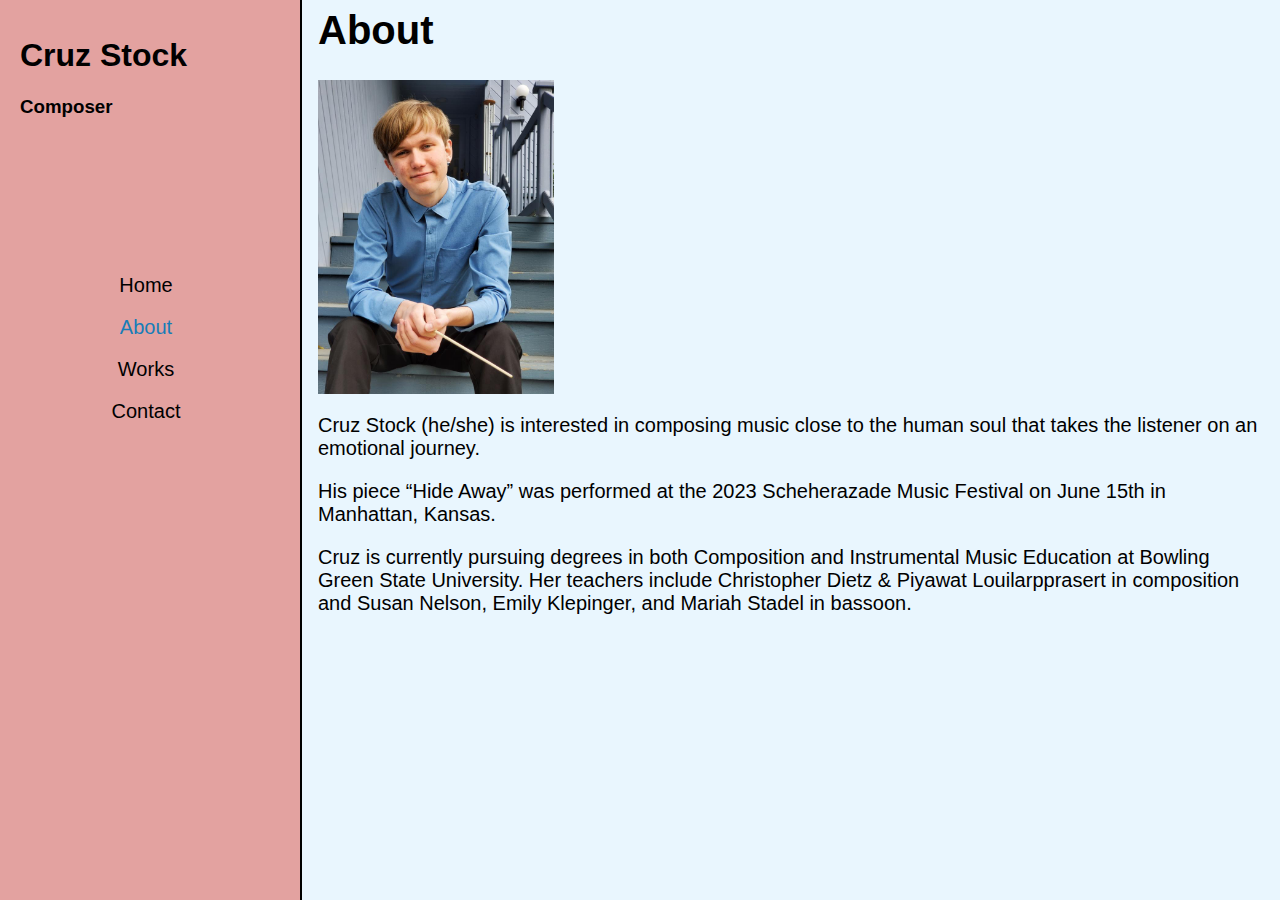
==== about.html @ ec0d1c7c "First Commit" ====
<!DOCTYPE html Cache-Control: private;>
<html lang="en">
<head>
    <meta charset="UTF-8">
    <meta name="viewport" content="width=device-width, initial-scale=1.0">
    <title>About - Cruz Stock</title>
    <link rel="stylesheet" href="Styles/styles.css">
    <link rel="icon" href="Assests/TrebleClef.webp" type="image/x-icon"/>
</head>
<body>
<!-- The Loading Screen -->
<div class="loader-wrapper">
    <span class="circle"></span>
  </div>
<!-- The sidebar -->
<div class="sidebar">
    <div class="header">
        <h1 class="name">Cruz Stock</h1>
        <h3 class="subname">Composer</h3>
    </div>
    <ul class="nav">
        <li><a class="nav-link" href="index.html">Home</a></li>
        <li><a class="active nav-link" href="about.html">About</a></li>
        <li><a class="nav-link" href="works.html">Works</a></li>
        <li><a class="nav-link" href="contact.html">Contact</a></li>
    </ul>
</div>
<!-- The Body -->
<div class="about-body">
    <div class="about-headshot">
        <h1>About</h1>
        <img src="Assests/Cruz-Stock-HeadShot.JPG" align="top" width="25%" length="25%">
        <p>
            Cruz Stock (he/she) is interested in composing music close to the human soul that takes the listener on an emotional journey.
        </p>
        <p>
            His piece “Hide Away” was performed at the 2023 Scheherazade Music Festival on June 15th in Manhattan, Kansas.
        </p>
        <p>
            Cruz is currently pursuing degrees in both Composition and Instrumental Music Education at Bowling Green State University. Her teachers include Christopher Dietz & Piyawat Louilarpprasert in composition and Susan Nelson, Emily Klepinger, and Mariah Stadel in bassoon.
        </p>
    </div>
</div>
</body>
<script>
    document.onreadystatechange = function() {
      if (document.readyState !== "complete") {
          document.querySelector("body").style.visibility = "hidden";
          document.querySelector(".loader-wrapper").style.visibility = "visible";
      } else {
          document.querySelector(".loader-wrapper").style.display = "none";
          document.querySelector("body").style.visibility = "visible";
      }
  };
  </script>
</html>
---- Styles/styles.css ----
/* *** WEBSITE STYLE *** */

:root {
  --background-color: #e9f6fe
}

@font-face {
    font-family: "Source Sans 3";
    src: url(Assests/Fonts/SourceSans3-VariableFont_wght.ttf);
}

@font-face {
    font-family: "Roboto";
    src: url(Assests/Fonts/RobotoMono-VariableFont_wght.ttf);
}

@font-face {
    font-family: "Raleway";
    src: url(Assests/Fonts/Raleway-VariableFont_wght.ttf);
}

body {
  background-color: var(--background-color);
}

/* *** PRELOADER *** */

.loader-wrapper {
  width: 100%;
  height: 100%;
  position: fixed;
  top: 0;
  left: 0;
  background-color: var(--background-color);
  display: flex;
  justify-content: center;
  align-items: center;
  z-index: 2;
}

.circle {
  height: 45px;
  width: 45px;
  background-color: #e3a2a0;
  border-radius: 50%;
  display: inline-block;
  animation-name: loader;
  animation-duration: 2.5s;
  animation-iteration-count: infinite;
}

@keyframes loader {
  0% {background-color: #e3a2a0;}
  50% {background-color: var(--background-color); width: 350px; height: 350px}
  100% {background-color: #e3a2a0;}
}

/* *** SIDEBAR *** */

.sidebar {
    font-family: "Raleway" , sans-serif;
    height: 100%;
    width: 300px;
    position: fixed;
    z-index: 1;
    top: 0;
    left: 0;
    background-color: #e3a2a0;
    overflow-x: hidden;
    padding-top: 16px;
    border-bottom: none;
    border-right: 2px solid;
  }
  
  /* Style sidebar links */
  .sidebar a {
    font-family: "Raleway" , sans-serif;
    padding: 6px 8px 6px 16px;
    text-decoration: none;
    font-size: 20px;
    color: #000000;
    display: block;
    margin-top: 7px;
    text-align: center;
    width: 180px;
  }
  
  /* Style links on mouse-over */
  .sidebar a:hover {
    color: var(--background-color);
  }

  .sidebar a.active {
    color: #177db8;
  }

  .header h1.name {
    color: #000000;
    margin-left: 20px;
  }

  .name {
    margin-left: 20px;
  }

  .header h3 {
    color: #000000;
    margin-left: 20px;
  }

  .nav {
    margin-top: 50%;
    list-style-type: none;
  }

  .nav-link {
    transition: transform .2s;
  }

  .nav-link:hover {
    transform:scale(1.2);
  }
  
  /* *** HOME PAGE *** */

  .home-body {
    font-family: "Raleway" , sans-serif;
    margin-left: 300px; /* Same as the width of the sidenav */
    padding: 0px 10px;
  }

  .home-body h2 {
    background-size: contain;
    position: sticky;
    top: 113vw;
    font-size: 3vw;
  }

  .headshot {
    width: 100%;
    height: 1500px;
    background-image: url('../Assests/Cruz-Stock-HeadShot.png');
    background-repeat: no-repeat;
    background-size: contain;
    background-position: relative;
  }

  .home-body h1 {
    font-size: 10vw;
    margin: 0 0 0 0px;
    position: absolute;
    top: 100vw;
    left: 35vw;
  }

  /* *** ABOUT PAGE *** */

  .about-body {
    font-family: "Raleway" , sans-serif;
    font-size: 20px;
    margin-left: 300px; /* Same as the width of the sidenav */
    padding: 0px 10px;
  }

  /* *** WORKS PAGE *** */

  .works-body {
    font-family: "Raleway" , sans-serif;
    margin-left: 300px; /* Same as the width of the sidenav */
    padding: 0px 10px;
  }

  .works-link {
    border: solid black;
    transition: transform .2s;
    border-radius: 5px;
    border: 1px solid black;
  }

  .works-link:hover {
    transform:scale(1.15);
  }

  .works-name {
    text-align: center;
    word-wrap: normal;
    width: 170px
  }

  .works-items {
    list-style-type: none;
    display: flex;
    flex-wrap: wrap;
    width: 95%;
  }

  .works-item {
    margin: 30px;
  }

  .works-item-first {
    margin-left: none;
  }

  .video {
    aspect-ratio: 16/9;
  }

  /* *** CONTACT PAGE *** */

  .contact-body {
    font-family: "Raleway" , sans-serif;
    margin-left: 300px; /* Same as the width of the sidenav */
    padding: 0px 10px;
    height: 100vh;
    display: flex;
  }

  .contact-form {
    display: flex;
    align-items: start;
    flex-direction: column;
    gap: 20px;
  }

  .contact-inputs {
    font-family: "Raleway", sans-serif;
    width: 400px;
    height: 50px;
    border: none;
    outline: none;
    padding-left: 25px;
    font-weight: 500;
    color: #666;
    border-radius: 50px;
  }

  .contact-form textarea {
    height: 140px;
    padding-top: 15px;
    border-radius: 20px;
  }

  .contact-inputs:focus {
    border: 2px solid #177db8;
  }

  .contact-inputs::placeholder {
    color: #a9a9a9;
  }

  .contact-form button {
    font-family: "Raleway", sans-serif;
    display: flex;
    align-items: center;
    padding: 15px 30px;
    font-size: 16px;
    color: #000;
    gap: 10px;
    border: none;
    border-radius: 50px;
    background: #fff;
    cursor: pointer;
    transition: transform 0.2s;
  }

  .contact-form button:hover {
    background: #177db8;
    transform: scale(1.1);
  }

  /* *** AUTO FORMATTING DIFFERENT WINDOW SIZES *** */
  
  /* Add media queries for small screens (when the height of the screen is less than 450px, add a smaller padding and font-size) */
@media screen and (max-height: 450px) {
    .sidebar {
        width: 100%;
        height: 40px;
        position: fixed;
        overflow: hidden;
        top: 0;
        left: 0;
        right: 0;
        border-bottom: 2px solid;
      }
  
      div.content {margin-left: 0;}
  
      .sidebar a {
        float: right;
        text-align: center;
        padding: 0px 0px;
        text-decoration: none;
        font-size: 14px;
        display: flex;
        width: auto;
        margin-right: 4vw;
    }
  
      .header {
          float: left;
          display: flex;
      }
  
      .header h1.name {
          font-size: 20px;
          margin-top: 0px;
      }
  
      .header h3 {
          font-size: 0px;
      }
  
      .nav {
          margin: auto;
          text-align: center;
          float: right;
          display: flex;
      }
  
      .sidebar li {
          margin-left: 0px;
          margin-right: 0px;
      }

      .home-body {
        margin-left: 0px; /* Same as the width of the sidenav */
        padding: 0px 0px;
      }

      .headshot h1 {
        font-size: 10vw;
        margin: 0;
        position: absolute;
        top: 125vw;
        left: 25vw
      }

      .home-body h2 {
        position: absolute;
        top: 140vw;
        font-size: 4vw;
      }

      .works-body {
        margin-left: 0px; /* Same as the width of the sidenav */
        margin-top: 70px;
        padding: 0px 10px;
      }

      .contact-body {
        margin-left: 0px; /* Same as the width of the sidenav */
        margin-top: 70px;
        padding: 0px 10px;
      }
    }
  

  /* On screens that are less than 900px wide, make the sidebar into a topbar */
@media screen and (max-width: 900px) {
    .sidebar {
      width: 100%;
      height: 40px;
      position: fixed;
      overflow: hidden;
      top: 0;
      left: 0;
      right: 0;
      border-bottom: 2px solid;
      border-right: none;
    }

    .sidebar a {
        text-align: center;
        padding: 0px 0px;
        text-decoration: none;
        font-size: 14px;
        display: flex;
        width: auto;
        margin-right: 4vw;
    }

    .header {
        float: left;
        display: flex;
        position: absolute;
    }

    .header h1.name {
        font-size: 20px;
        margin-top: 0px;
        margin-right: 0px;
    }

    .header h3 {
        font-size: 0px;
    }

    .nav {
        margin: auto;
        text-align: center;
        float: right;
        display: flex;
    }

    .sidebar li {
        margin-left: 0px;
        margin-right: 0px;
    }

    .home-body {
        margin-left: 0px;
        padding: 0px 0px;
    }

    .headshot h1 {
        font-size: 10vw;
        margin: 0;
        position: absolute;
        top: 125vw;
        left: 25vw
      }

      .home-body h2 {
        position: absolute;
        top: 140vw;
        font-size: 4vw;
      }

      .works-body {
        margin-left: 0px; /* Same as the width of the sidenav */
        margin-top: 70px;
        padding: 0px 10px;
      }

      .contact-body {
        margin-left: 0px; /* Same as the width of the sidenav */
        margin-top: 70px;
        padding: 0px 10px;
      }

      .about-body {
        margin-left: 0px; /* Same as the width of the sidenav */
        margin-top: 70px;
        padding: 0px 10px;
      }

      .contact-inputs {
        width: 75vw;
      }
    }
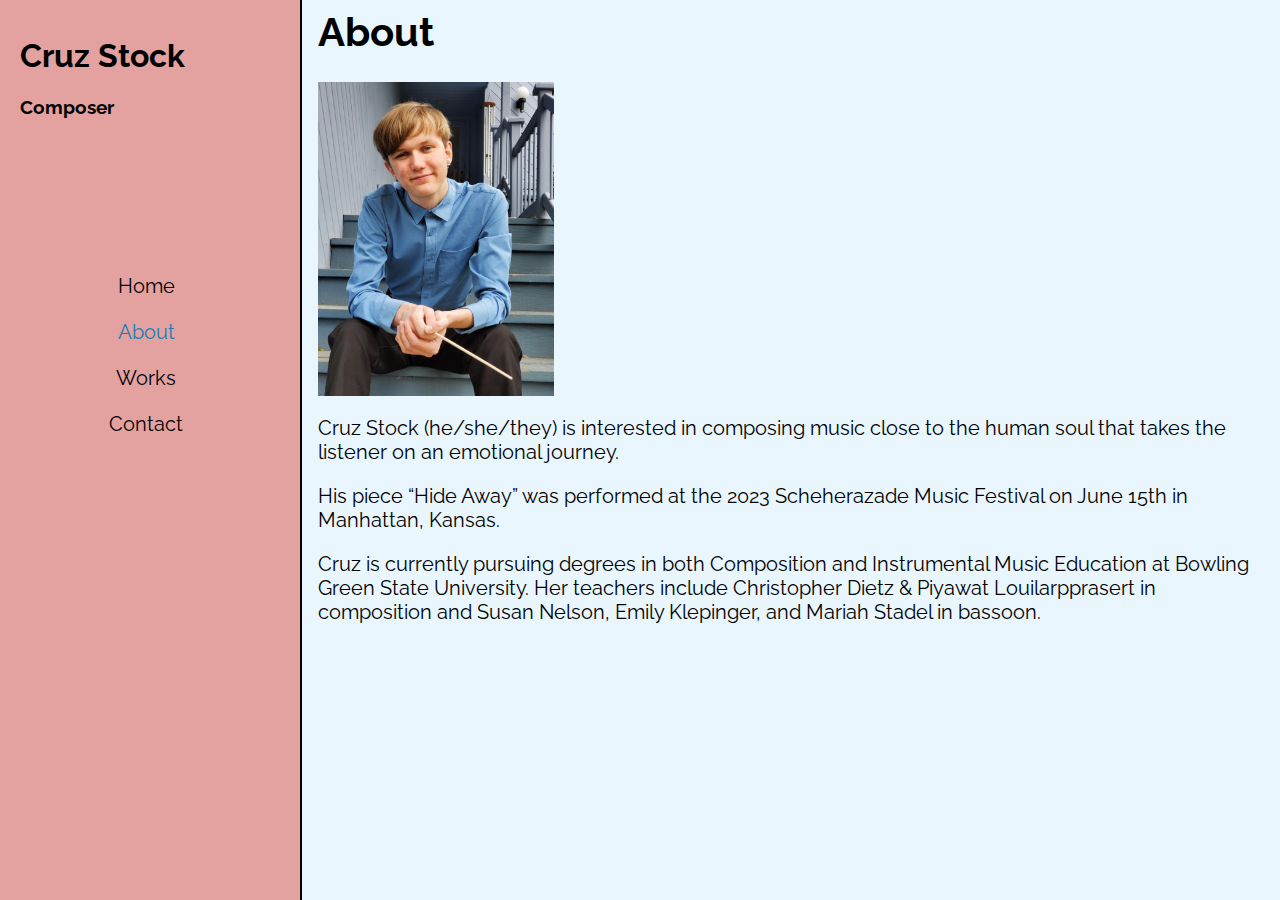
==== commit f161a55c: "Updated About Section" ====
--- a/about.html
+++ b/about.html
@@ -31,7 +31,7 @@
         <h1>About</h1>
         <img src="Assests/Cruz-Stock-HeadShot.JPG" align="top" width="25%" length="25%">
         <p>
-            Cruz Stock (he/she) is interested in composing music close to the human soul that takes the listener on an emotional journey.
+            Cruz Stock (he/she/they) is interested in composing music close to the human soul that takes the listener on an emotional journey.
         </p>
         <p>
             His piece “Hide Away” was performed at the 2023 Scheherazade Music Festival on June 15th in Manhattan, Kansas.
--- a/Styles/styles.css
+++ b/Styles/styles.css
@@ -6,17 +6,17 @@
 
 @font-face {
     font-family: "Source Sans 3";
-    src: url(Assests/Fonts/SourceSans3-VariableFont_wght.ttf);
+    src: url(../Assests/Fonts/SourceSans3-VariableFont_wght.ttf);
 }
 
 @font-face {
     font-family: "Roboto";
-    src: url(Assests/Fonts/RobotoMono-VariableFont_wght.ttf);
+    src: url(../Assests/Fonts/RobotoMono-VariableFont_wght.ttf);
 }
 
 @font-face {
     font-family: "Raleway";
-    src: url(Assests/Fonts/Raleway-VariableFont_wght.ttf);
+    src: url(../Assests/Fonts/Raleway-VariableFont_wght.ttf);
 }
 
 body {
@@ -80,7 +80,7 @@
     font-size: 20px;
     color: #000000;
     display: block;
-    margin-top: 7px;
+    margin-top: 10px;
     text-align: center;
     width: 180px;
   }
